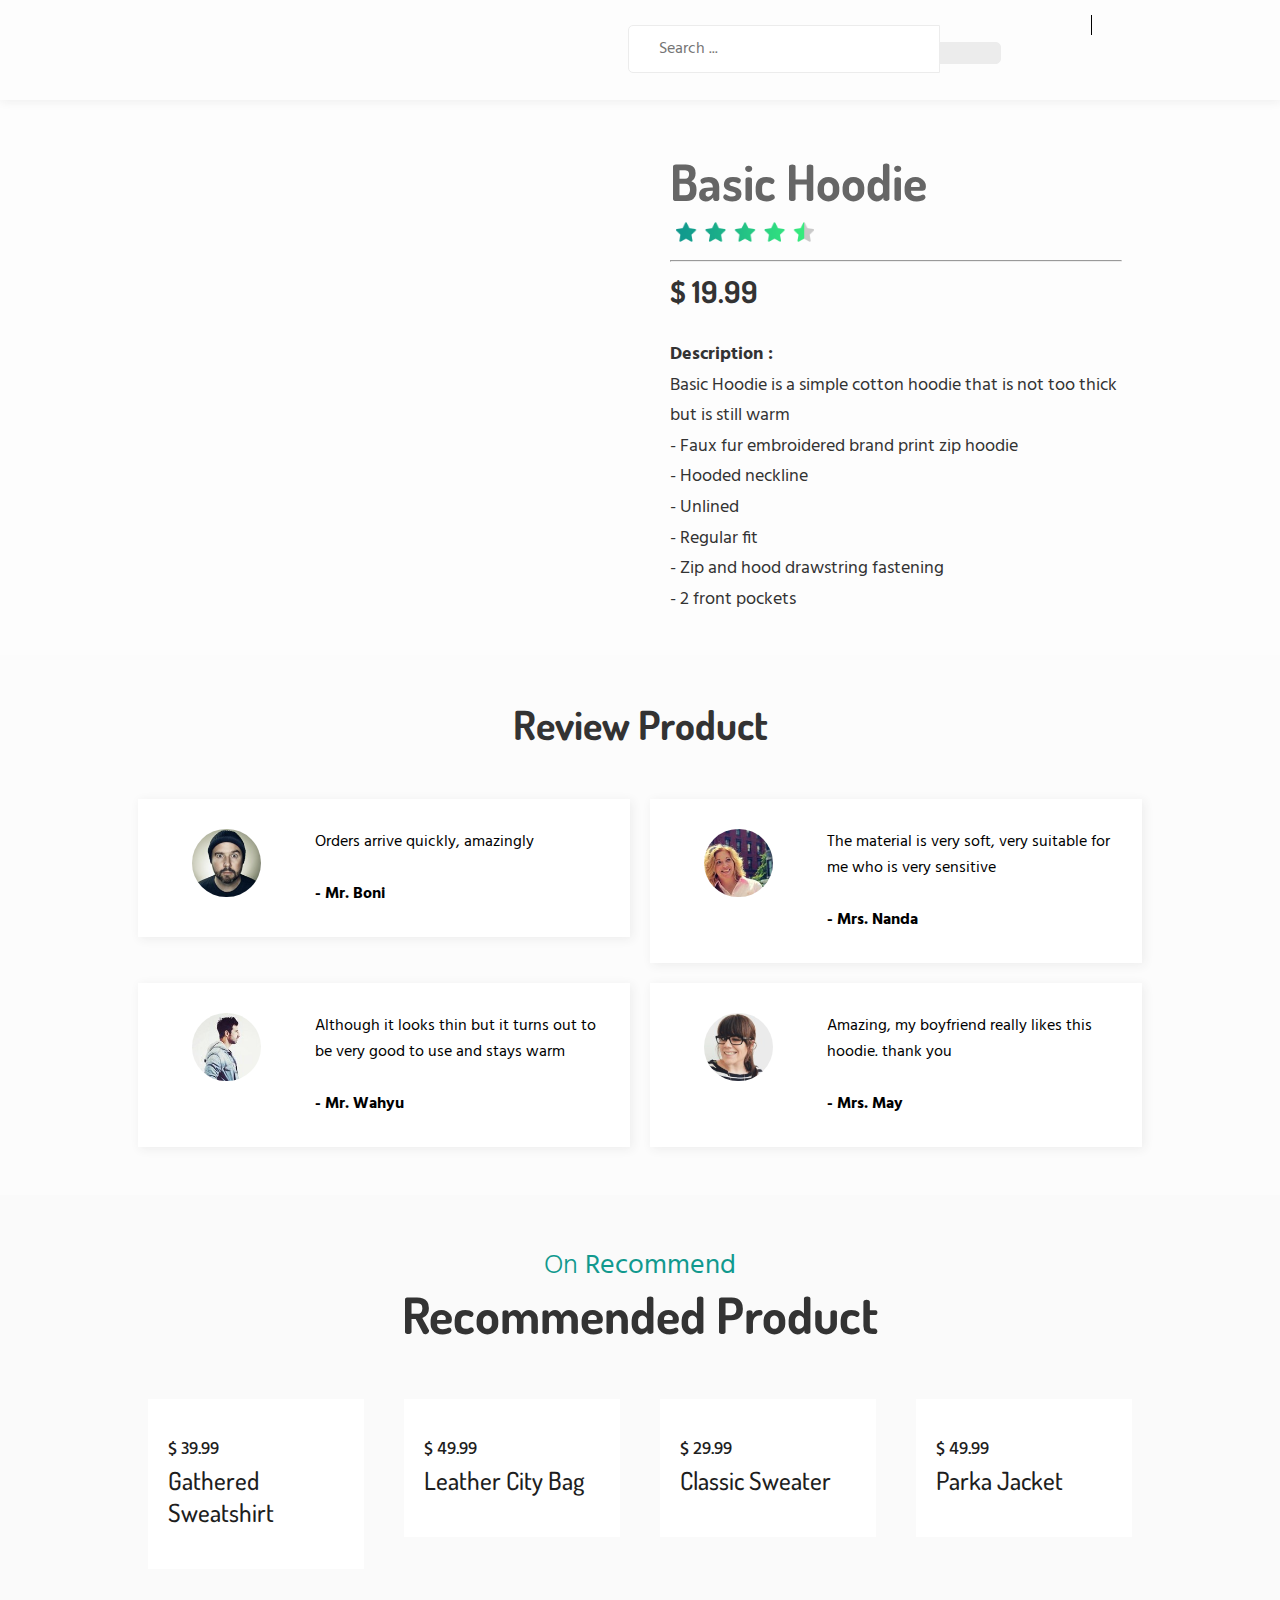
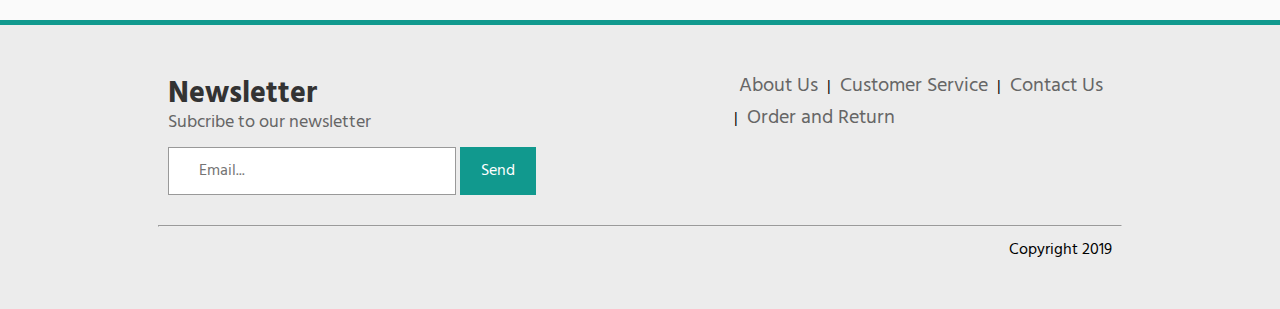
==== detail.html @ 6c182f22 "First" ====
<!DOCTYPE html>
<html lang="en">
<head>
    <meta charset="UTF-8">
    <meta name="viewport" content="width=device-width, initial-scale=1.0">
    <meta http-equiv="X-UA-Compatible" content="ie=edge">
    <title>Detail</title>
    <link rel="preconnect" href="https://fonts.gstatic.com">
<link href="https://fonts.googleapis.com/css2?family=Dosis:wght@200;300;400;500;600;700;800&family=Hind:wght@300;400;500;600;700&display=swap" rel="stylesheet">
    <link rel="stylesheet" href="assets/css/style.css">
    <link rel="stylesheet" href="assets/css/grid.css">
    <link rel="stylesheet" href="../plugin web design/plugin web design/Icon/fontawesome-5.2.0/css/all.css">
    <link rel="stylesheet" href="../plugin web design/plugin web design/Sliders/flickity/flickity.css">
    <script src="assets/js/main.js"></script>
    <script src="../plugin web design/plugin web design/jquery-3.3.1/jquery-3.3.1.js"></script>
    <script src="../plugin web design/plugin web design/Sliders/flickity/flickity.pkgd.js"></script>
</head>
<body>
    <div class="wrapper">
        <section class="bg-header">
            <div class="wrap-center">
                <a href=""><img src="../plugin web design/punya adi/logo.png" alt=""></a>
                <nav>
                    <ul>
                        <li>
                            <div class="search">
                                <input type="text" placeholder="Search ...">
                                <button class="btn-search"><i class="fas fa-search"></i></button>
                            </div>
                        </li>
                        <li><a href="" class="pipe"><i class="fas fa-shopping-bag"></i></a></li>
                        <li><a href=""><i class="fas fa-user"></i></a></li>
                    </ul>
                </nav>
            </div>
        </section>
        <section class="bg-detail">
            <div class="wrap-center row">
                <div class="col-xl-6 col-lg-6 col-md-12 col-sm-12 col-xs-12">
                    <div class="carousel" data-flickity='{"autoPlay": true, "wrapAround": true}'>
                        <div class="carousel-cell">
                            <img src="../plugin web design/Stiki/_0013_basic_hoodie_1.jpg" alt="">
                        </div>
                        <div class="carousel-cell">
                            <img src="../plugin web design/Stiki/_0012_basic_hoodie_2.jpg" alt="">
                        </div>
                        <div class="carousel-cell">
                            <img src="../plugin web design/Stiki/_0011_basic_hoodie_3.jpg" alt="">
                        </div>
                    </div>
                </div>
                <div class="col-xl-6 col-lg-6 col-md-12 col-sm-12 col-xs-12" style="position: relative; padding: 30px;">
                    <div class="tombol" style="top: 30px;">
                        <i class="far fa-heart"></i>
                        <i class="fas fa-shopping-bag"></i>
                    </div>
                    <div class="harga">
                        <h1>Basic Hoodie</h1>
                        <div class="star-harga">
                            <img src="assets/star.png" alt="">
                        </div>
                        <hr>
                        <h3>$ 19.99</h3>
                    </div>
                    <div class="deskripsi">
                        <p><strong>Description :</strong><br>
                            Basic Hoodie is a simple cotton hoodie that is not too thick but is still warm<br>
                            - Faux fur embroidered brand print zip hoodie<br>
                            - Hooded neckline<br>
                            - Unlined<br>
                            - Regular fit<br>
                            - Zip and hood drawstring fastening<br>
                            - 2 front pockets
                        </p>
                    </div>
                </div>
            </div>
        </section>
        <section class="bg-review">
            <div class="wrap-center row">
                <div class="col-xl-12 col-lg-12 col-md-12 col-sm-12 col-xs-12">
                    <div class="judul">
                        <h1 style="font-size: 40px">Review Product</h1>
                    </div>
                </div>
                <div class="col-xl-6 col-lg-6 col-md-12 col-sm-12 col-xs-12">
                    <div class="review row">
                        <div class="col-xl-4 col-lg-4 col-md-12 col-sm-12 col-xs-12" style="text-align: center;">
                            <div class="img-review">
                                <img src="assets/fr-03.jpg" alt="">
                            </div>
                        </div>
                        <div class="col-xl-8 col-lg-8 col-md-12 col-sm-12 col-xs-12">
                            <p>Orders arrive quickly, amazingly <br><br> <span><strong>- Mr. Boni</strong></span></p>
                        </div>
                    </div>
                </div>
                <div class="col-xl-6 col-lg-6 col-md-12 col-sm-12 col-xs-12">
                    <div class="review row">
                        <div class="col-xl-4 col-lg-4 col-md-12 col-sm-12 col-xs-12" style="text-align: center;">
                            <div class="img-review">
                                <img src="assets/fr-04.jpg" alt="">
                            </div>
                        </div>
                        <div class="col-xl-8 col-lg-8 col-md-12 col-sm-12 col-xs-12">
                            <p>The material is very soft, very suitable for me who is very sensitive <br><br> <span><strong>- Mrs. Nanda</strong></span></p>
                        </div>
                    </div>
                </div>
                <div class="col-xl-6 col-lg-6 col-md-12 col-sm-12 col-xs-12">
                    <div class="review row">
                        <div class="col-xl-4 col-lg-4 col-md-12 col-sm-12 col-xs-12" style="text-align: center;">
                            <div class="img-review">
                                <img src="assets/fr-06.jpg" alt="">
                            </div>
                        </div>
                        <div class="col-xl-8 col-lg-8 col-md-12 col-sm-12 col-xs-12">
                            <p>Although it looks thin but it turns out to be very good to use and stays warm <br><br> <span><strong>- Mr. Wahyu</strong></span></p>
                        </div>
                    </div>
                </div>
                <div class="col-xl-6 col-lg-6 col-md-12 col-sm-12 col-xs-12">
                    <div class="review row">
                        <div class="col-xl-4 col-lg-4 col-md-12 col-sm-12 col-xs-12" style="text-align: center;">
                            <div class="img-review">
                                <img src="assets/fr-10.jpg" alt="">
                            </div>
                        </div>
                        <div class="col-xl-8 col-lg-8 col-md-12 col-sm-12 col-xs-12">
                            <p>Amazing, my boyfriend really likes this hoodie. thank you <br><br> <span><strong>- Mrs. May</strong></span></p>
                        </div>
                    </div>
                </div>
            </div>
        </section>
        <section class="bg-recom">
            <div class="wrap-center row">
                <div class="col-xl-12 col-lg-12 col-md-12 col-sm-12 col-xs-12">
                    <div class="judul">
                        <h3>On <strong>Recommend</strong></h3>
                        <h1>Recommended Product</h1>
                    </div>
                </div>
                <div class="col-xl-3 col-lg-3 col-md-12 col-sm-12 col-xs-12">
                    <div class="produk">
                        <img src="../plugin web design/Stiki/_0015_gathered_sweatshirt_1.jpg" alt="">
                        <div class="text-produk">
                            <div class="tombol">
                                <i class="far fa-heart"></i>
                                <i class="fas fa-shopping-bag"></i>
                            </div>
                            <h3>$ 39.99</h3>
                            <h2>Gathered Sweatshirt</h2>
                            <div class="star">
                                <img src="../plugin web design/punya adi/star.png" alt="">
                            </div>
                        </div>
                    </div>
                </div>
                <div class="col-xl-3 col-lg-3 col-md-12 col-sm-12 col-xs-12">
                    <div class="produk">
                        <img src="../plugin web design/Stiki/leather_city_bag_with_knotted_detail_2.jpg" alt="">
                        <div class="text-produk">
                            <div class="tombol">
                                <i class="far fa-heart"></i>
                                <i class="fas fa-shopping-bag"></i>
                            </div>
                            <h3>$ 49.99</h3>
                            <h2>Leather City Bag</h2>
                            <div class="star">
                                <img src="../plugin web design/punya adi/star.png" alt="">
                            </div>
                        </div>
                    </div>
                </div>
                <div class="col-xl-3 col-lg-3 col-md-12 col-sm-12 col-xs-12">
                    <div class="produk">
                        <img src="../plugin web design/Stiki/_0001_hooded_sweatshirt_with_text_1_1_3.jpg" alt="">
                        <div class="text-produk">
                            <div class="tombol">
                                <i class="far fa-heart"></i>
                                <i class="fas fa-shopping-bag"></i>
                            </div>
                            <h3>$ 29.99</h3>
                            <h2>Classic Sweater</h2>
                            <div class="star">
                                <img src="../plugin web design/punya adi/star.png" alt="">
                            </div>
                        </div>
                    </div>
                </div>
                <div class="col-xl-3 col-lg-3 col-md-12 col-sm-12 col-xs-12">
                    <div class="produk">
                        <img src="../plugin web design/Stiki/_0011_hooded_corduroy_jacket_1.jpg" alt="">
                        <div class="text-produk">
                            <div class="tombol">
                                <i class="far fa-heart"></i>
                                <i class="fas fa-shopping-bag"></i>
                            </div>
                            <h3>$ 49.99</h3>
                            <h2>Parka Jacket</h2>
                            <div class="star">
                                <img src="../plugin web design/punya adi/star.png" alt="">
                            </div>
                        </div>
                    </div>
                </div>
            </div>
        </section>
        <section class="bg-footer">
            <div class="wrap-center row">
                <div class="col-xl-6 col-lg-6 col-md-12 col-sm-12 col-xs-12">
                    <div class="news-footer">
                        <h2>Newsletter</h2>
                        <p>Subcribe to our newsletter</p>
                        <input type="text" placeholder="Email...">
                        <button class="btn-news">Send</button>
                    </div>
                </div>
                <div class="col-xl-6 col-lg-6 col-md-12 col-sm-12 col-xs-12">
                    <div class="link">
                        <p><a href="">About Us</a> | <a href="">Customer Service</a> | <a href="">Contact Us</a> | <a href="">Order and Return</a></p>
                        <p class="icon"><i class="fab fa-facebook"></i><i class="fab fa-instagram"></i><i class="fab fa-twitter"></i></p>
                    </div>
                </div>
                <div class="col-xl-12 col-lg-12 col-md-12 col-sm-12 col-xs-12">
                    <hr>
                    <div class="footer-bawah">
                        <img src="../plugin web design/punya adi/logo.png" alt="">
                        <p>Copyright 2019</p>
                    </div>
                </div>
            </div>
        </section>
    </div>
</body>
</html>
---- assets/css/style.css ----
* {
    padding: 0px;
    margin: 0px;
    font-family: 'Hind', sans-serif;
}

a {
    text-decoration: none;
}

.wrapper{
    width: 100%;
    max-width: 1920px;
    margin: auto;
}

.wrap-center{
    width: 80%;
    margin: auto;
}

.bg-header{
    background-color: #fdfdfd;
    box-shadow: 1px 1px 10px #ececec;
    margin: 0px;
    height: 100px;
    position: fixed;
    width: 100%;
    z-index: 5;
}

.bg-header img{
    max-height: 80px;
    padding: 10px 0px;
    float: left;
}

nav ul{
    float: right;
    padding: 0px 0px;
}

nav ul li{
    float: left;
    list-style: none;
}

nav ul li a{
    outline: none;
    color: #333;
    font-size: 30px;
    padding: 10px 30px;
    display: inline-block;
    margin-top: 15px;
    transition: .5s;
}

nav ul li a:hover{
    color: #11998e;
}

.pipe{
    border-right: 1px solid #000;
}

.search{
    display: inline-block;
    margin-right: 30px;
    margin-top: 25px;
}

.search input{
    padding: 10px 30px;
    outline: none;
    font-size: 16px;
    width: 250px;
    border-radius: 5px 0px 0px 5px;
    border: 1px solid #ececec;
}

.search button{
    display: inline-block;
    padding: 10px 30px;
    margin-left: -5px;
    font-size: 16px;
    outline: none;
    border-radius: 0px 5px 5px 0px;
    background-color: #ececec;
    border: 1px solid #ececec;
    cursor: pointer;
    color: #666;
}

.search button:hover{
    color: #11998e;
    transition: .5s;
}

.bg-banner{
    clear: both;
}

.banner{
    position: relative;
    margin: auto;
    padding-top: 100px;
}

.banner img{
    width: 100%;
}

.text-banner{
    position: absolute;
    width: 30%;
    left: 15%;
    bottom: 30%;
}

.text-banner h3{
    font-weight: 300;
    font-size: 25px;
    color: #11998e;
}

.text-banner h1{
    font-size: 40px;
    font-family: 'Dosis', sans-serif;
    color: #333;
    margin: -5px 0px 20px;
}

.text-banner p{
    line-height: 1.7;
    font-size: 16px;
}

.text-banner button{
    padding: 10px 50px;
    margin: 10px 0px;
    background-color: transparent;
    border: #11998e 1px solid;
    font-size: 16px;
    transition: .7s;
    border-radius: 5px;
    cursor: pointer;
}

.text-banner button:hover{
    background-color: #11998e;
    color: white;
}

.bg-category{
    padding-top: 3%;
    background-color: #fdfdfd;
}

.judul{
    text-align: center;
    margin-bottom: 30px;
}

.judul h3{
    font-weight: 300;
    font-size: 28px;
    color: #11998e;
}

.judul h1{
    font-size: 50px;
    font-family: 'Dosis', sans-serif;
    color: #333;
    margin-top: -5px;
}

.kategori{
    margin: 10px;
    position: relative;
}

.kategori img{
    width: 100%;
    border-radius: 10px;
}

.text-kategori{
    position: absolute;
    bottom: 30px;
    right: 10px;
    left: 10px;
    text-align: center;
    background-color: white;
    padding: 15px;
    border-radius: 5px;
    cursor: pointer;
    color: #333;
    transition: .5s;
}

.text-kategori:hover{
    background-color: #999;
    color: white;
    left: 0px;
    right: 0px;
    bottom: 60px;
}

.text-kategori h4{
    font-weight: 500;
    font-size: 16px;
    font-family: 'Dosis', sans-serif;
}

.text-kategori h1{
    font-size: 30px;
    font-family: 'Dosis', sans-serif;
}

.bg-mens{
    padding: 3% 0px;
    background-color: #fafafa;
}

.produk{
    margin: 1% 10px;
    background-color: white;
}

.produk img{
    width: 100%;
}

.tombol{
    position: absolute;
    right: 0px;
    top: 0px;
    padding-right: 10px;
}

.tombol i{
    font-size: 25px;
    padding: 10px 10px;
    color: #333;
    cursor: pointer;
    transition: .7s;
}

.tombol i:hover{
    color: #11998e;
}

.text-produk{
    margin: 0px;
    padding: 10px 20px;
    position: relative;
}

.text-produk h3{
    font-weight: 500;
    font-size: 18px;
    color: #1e1e1e;
}

.text-produk h2{
    font-weight: 500;
    font-family: 'Dosis', sans-serif;
    font-size: 25px;
    padding: 0px 0px 5px;
    color: #1e1e1e;
}

.star{
    width: 130px;
}

.star img{
    width: 100%;
}

.bg-acc{
    padding: 3% 0px;
    background-color: #fdfdfd;
}

.bg-gallery{
    padding: 3% 0px;
}

.carousel{
    margin-top: 3%;
}

.carousel-cell{
    width: 16.66%;
    margin: 0px 10px;
}

.carousel-cell img{
    width: 100%;
}

.bg-footer{
    border-top: 5px solid #11998e;
    background-color: #ececec;
    padding: 2%;
}

.news-footer{
    padding: 10px;
}

.news-footer h2{
    font-size: 30px;
    color: #333;
    margin-bottom: -10px;
}

.news-footer p{
    font-size: 18px;
    color: #666;
    margin-bottom: 10px;
}

.news-footer input{
    outline: none;
    border: 1px solid #999;
    padding: 10px 30px;
    width: 50%;
    font-size: 16px;
}

.news-footer button{
    background-color: #11998e;
    padding: 10px 20px;
    font-size: 16px;
    border: 1px solid #11998e;
    color: white;
    transition: .5s;
}

.news-footer button:hover{
    background-color: transparent;
    color: #333;
}

.link{
    float: right;
    padding: 10px;
    width: 80%;
}

.link p a{
    color: #333;
    text-decoration: none;
    font-size: 20px;
    padding: 5px;
    color: #666;
}

.link p i{
    float: right;
    padding: 25px;
    font-size: 18px;
    color: #999;
}

.link p i:hover{
    color: #666;
}

.link p a:hover{
    color: #333;
}

.footer-bawah p{
    float: right;
    padding: 10px;
}

.footer-bawah img{
    padding: 10px;
    width: 120px;
}

.bg-detail{
    padding: 120px 0px 10px;
    background-color: #fdfdfd;
}

.bg-detail .carousel{
    margin: 20px 0px;
}

.bg-detail .carousel .carousel-cell{
    width: 60%;
}

.bg-detail .carousel .carousel-cell img{
    width: 100%;
}

.harga{
    padding: 0px;
}

.harga h1{
    font-size: 50px;
    font-family: 'Dosis', sans-serif;
    color: #666;
}

.star-harga{
    width: 150px;
    padding: 5px 0px 5px;
}

.star-harga img{
    width: 100%;
}

.harga h3{
    font-size: 30px;
    color: #333;
    font-family: 'Dosis', sans-serif;
    padding: 10px 0px;
}

.deskripsi{
    color: #333;
    font-size: 18px;
    line-height: 1.7;
    padding-top: 20px;
}

.bg-recom{
    padding: 3% 0px;
    background-color: #fafafa;
}

.bg-review{
    padding: 3% 0px;
    background-color: #fcfcfc;
}

.review{
    padding: 20px 10px;
    background-color: #fff;
    box-shadow: 2px 2px 10px #ececec;
}

.review img{
    border-radius: 100%;
    width: 50%;
}
---- assets/css/grid.css ----
.row{
    grid-template-columns: repeat(12, 1fr);
    display: grid;
}

[class*='col-']{
    padding: 10px;
}

@media (max-width:576px){
    .col-xs-1{grid-column: 1 span}
    .col-xs-2{grid-column: 2 span}
    .col-xs-3{grid-column: 3 span}
    .col-xs-4{grid-column: 4 span}
    .col-xs-5{grid-column: 5 span}
    .col-xs-6{grid-column: 6 span}
    .col-xs-7{grid-column: 7 span}
    .col-xs-8{grid-column: 8 span}
    .col-xs-9{grid-column: 9 span}
    .col-xs-10{grid-column: 10 span}
    .col-xs-11{grid-column: 11 span}
    .col-xs-12{grid-column: 12 span}
}

@media (min-width:576px){
    .col-sm-2{grid-column: 2 span}
    .col-sm-1{grid-column: 1 span}
    .col-sm-3{grid-column: 3 span}
    .col-sm-4{grid-column: 4 span}
    .col-sm-5{grid-column: 5 span}
    .col-sm-6{grid-column: 6 span}
    .col-sm-7{grid-column: 7 span}
    .col-sm-8{grid-column: 8 span}
    .col-sm-9{grid-column: 9 span}
    .col-sm-10{grid-column: 10 span}
    .col-sm-11{grid-column: 11 span}
    .col-sm-12{grid-column: 12 span}
}

@media (min-width:768px){
    .col-md-1{grid-column: 1 span}
    .col-md-2{grid-column: 2 span}
    .col-md-3{grid-column: 3 span}
    .col-md-4{grid-column: 4 span}
    .col-md-5{grid-column: 5 span}
    .col-md-6{grid-column: 6 span}
    .col-md-7{grid-column: 7 span}
    .col-md-8{grid-column: 8 span}
    .col-md-9{grid-column: 9 span}
    .col-md-10{grid-column: 10 span}
    .col-md-11{grid-column: 11 span}
    .col-md-12{grid-column: 12 span}
}

@media (min-width:992px){
    .col-lg-1{grid-column: 1 span}
    .col-lg-2{grid-column: 2 span}
    .col-lg-3{grid-column: 3 span}
    .col-lg-4{grid-column: 4 span}
    .col-lg-5{grid-column: 5 span}
    .col-lg-6{grid-column: 6 span}
    .col-lg-7{grid-column: 7 span}
    .col-lg-8{grid-column: 8 span}
    .col-lg-9{grid-column: 9 span}
    .col-lg-10{grid-column: 10 span}
    .col-lg-11{grid-column: 11 span}
    .col-lg-12{grid-column: 12 span}
}

@media (min-width:1200px){
    .col-xl-1{grid-column: 1 span}
    .col-xl-2{grid-column: 2 span}
    .col-xl-3{grid-column: 3 span}
    .col-xl-4{grid-column: 4 span}
    .col-xl-5{grid-column: 5 span}
    .col-xl-6{grid-column: 6 span}
    .col-xl-7{grid-column: 7 span}
    .col-xl-8{grid-column: 8 span}
    .col-xl-9{grid-column: 9 span}
    .col-xl-10{grid-column: 10 span}
    .col-xl-11{grid-column: 11 span}
    .col-xl-12{grid-column: 12 span}
}
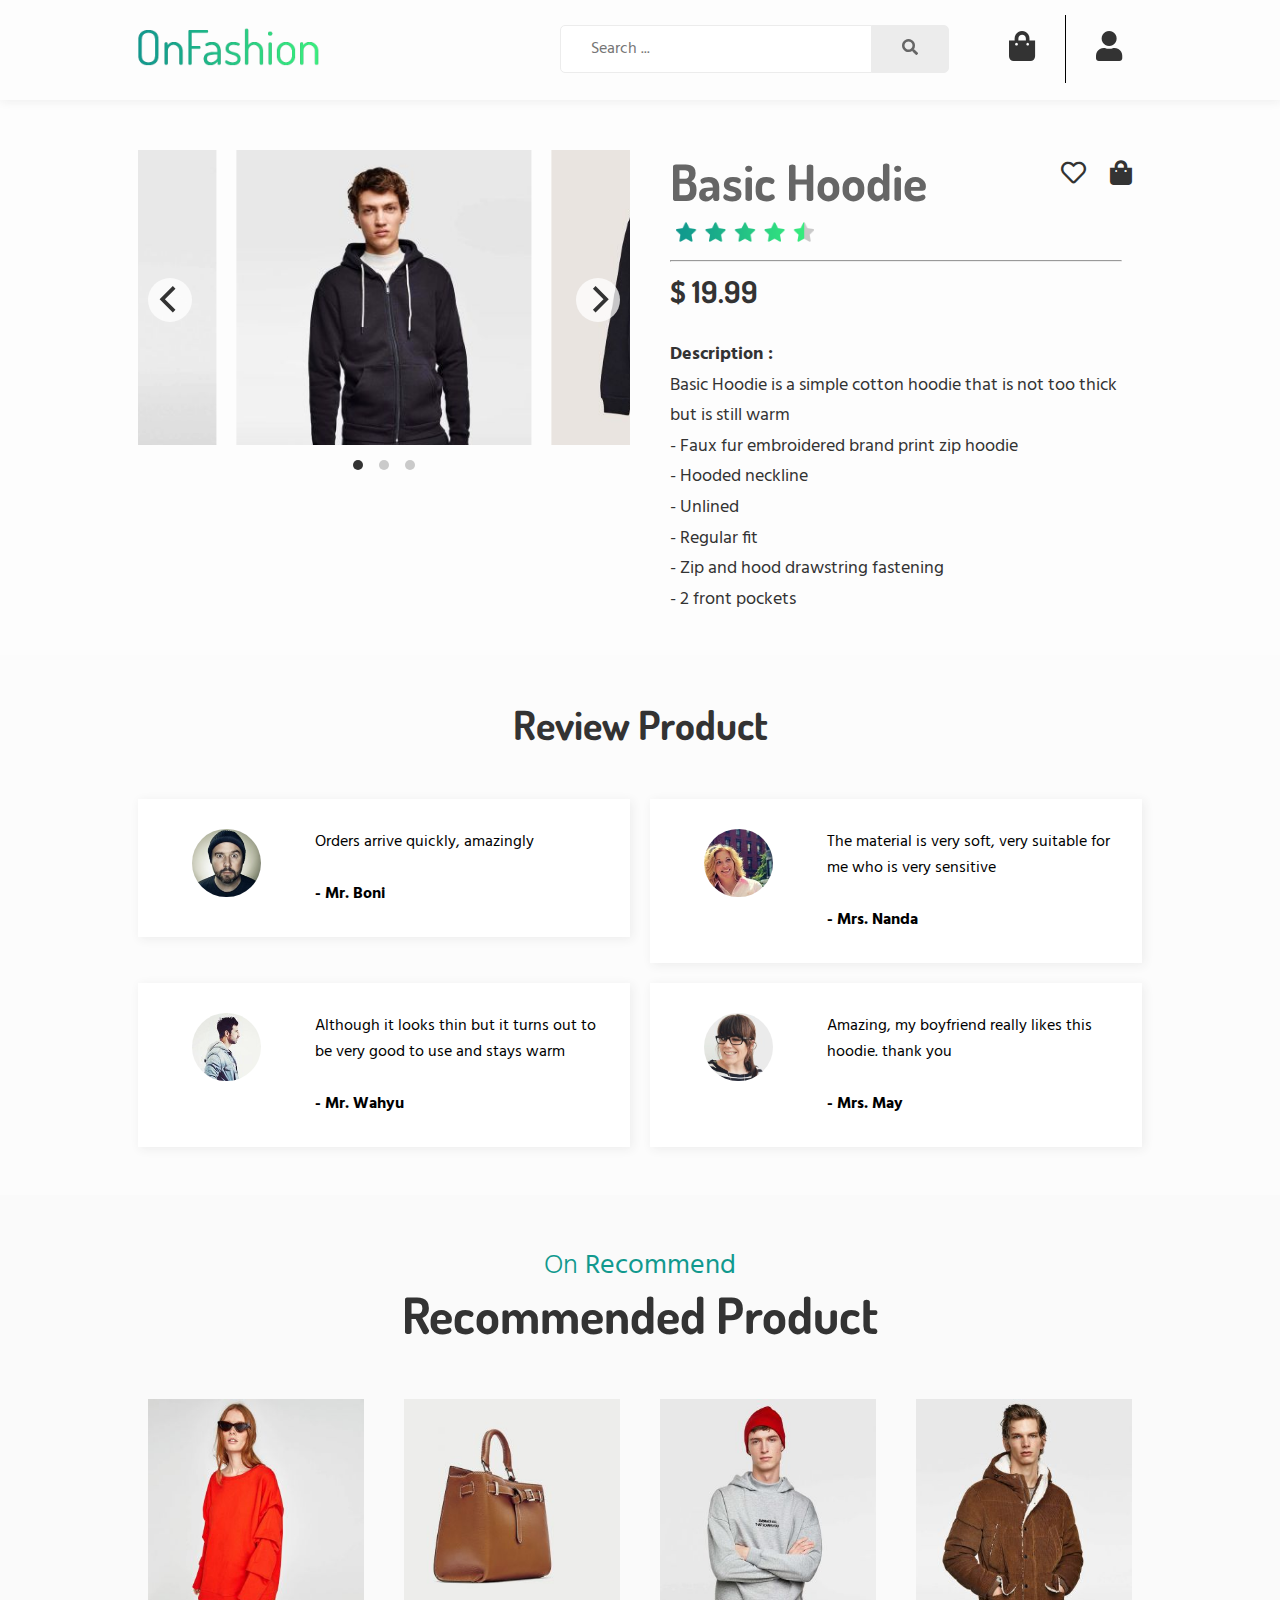
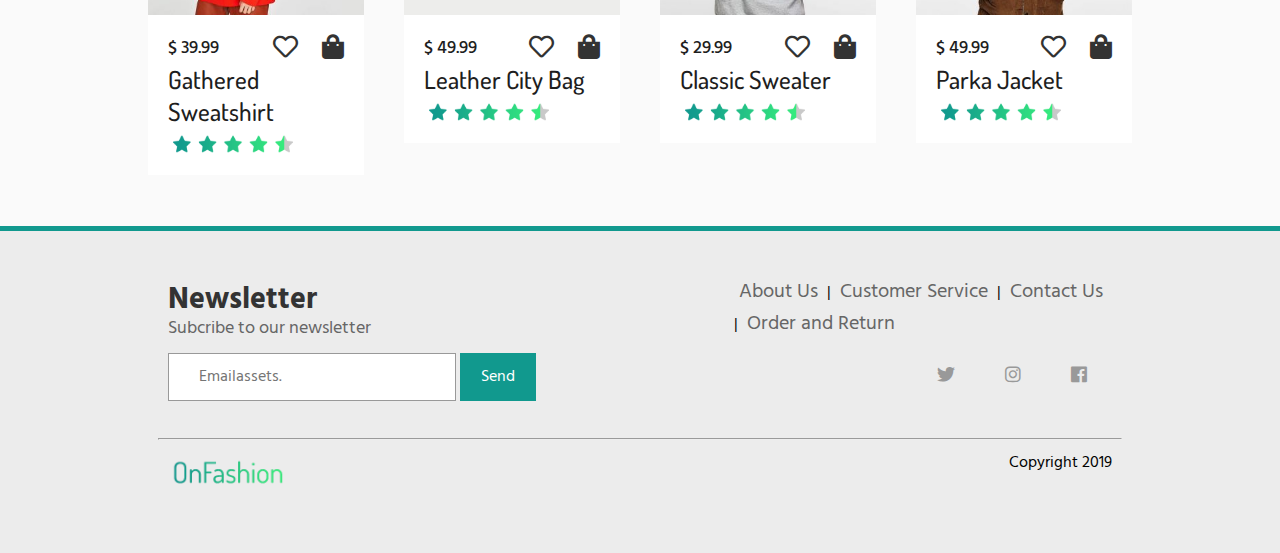
==== commit 26a8c6a3: "Second" ====
--- a/detail.html
+++ b/detail.html
@@ -6,20 +6,20 @@
     <meta http-equiv="X-UA-Compatible" content="ie=edge">
     <title>Detail</title>
     <link rel="preconnect" href="https://fonts.gstatic.com">
-<link href="https://fonts.googleapis.com/css2?family=Dosis:wght@200;300;400;500;600;700;800&family=Hind:wght@300;400;500;600;700&display=swap" rel="stylesheet">
+    <link href="https://fonts.googleapis.com/css2?family=Dosis:wght@200;300;400;500;600;700;800&family=Hind:wght@300;400;500;600;700&display=swap" rel="stylesheet">
     <link rel="stylesheet" href="assets/css/style.css">
     <link rel="stylesheet" href="assets/css/grid.css">
-    <link rel="stylesheet" href="../plugin web design/plugin web design/Icon/fontawesome-5.2.0/css/all.css">
-    <link rel="stylesheet" href="../plugin web design/plugin web design/Sliders/flickity/flickity.css">
+    <link rel="stylesheet" href="assets/plugin web design/plugin web design/Icon/fontawesome-5.2.0/css/all.css">
+    <link rel="stylesheet" href="assets/plugin web design/plugin web design/Sliders/flickity/flickity.css">
     <script src="assets/js/main.js"></script>
-    <script src="../plugin web design/plugin web design/jquery-3.3.1/jquery-3.3.1.js"></script>
-    <script src="../plugin web design/plugin web design/Sliders/flickity/flickity.pkgd.js"></script>
+    <script src="assets/plugin web design/plugin web design/jquery-3.3.1/jquery-3.3.1.js"></script>
+    <script src="assets/plugin web design/plugin web design/Sliders/flickity/flickity.pkgd.js"></script>
 </head>
 <body>
     <div class="wrapper">
         <section class="bg-header">
             <div class="wrap-center">
-                <a href=""><img src="../plugin web design/punya adi/logo.png" alt=""></a>
+                <a href=""><img src="assets/plugin web design/punya adi/logo.png" alt=""></a>
                 <nav>
                     <ul>
                         <li>
@@ -39,13 +39,13 @@
                 <div class="col-xl-6 col-lg-6 col-md-12 col-sm-12 col-xs-12">
                     <div class="carousel" data-flickity='{"autoPlay": true, "wrapAround": true}'>
                         <div class="carousel-cell">
-                            <img src="../plugin web design/Stiki/_0013_basic_hoodie_1.jpg" alt="">
+                            <img src="assets/plugin web design/Stiki/_0013_basic_hoodie_1.jpg" alt="">
                         </div>
                         <div class="carousel-cell">
-                            <img src="../plugin web design/Stiki/_0012_basic_hoodie_2.jpg" alt="">
+                            <img src="assets/plugin web design/Stiki/_0012_basic_hoodie_2.jpg" alt="">
                         </div>
                         <div class="carousel-cell">
-                            <img src="../plugin web design/Stiki/_0011_basic_hoodie_3.jpg" alt="">
+                            <img src="assets/plugin web design/Stiki/_0011_basic_hoodie_3.jpg" alt="">
                         </div>
                     </div>
                 </div>
@@ -143,7 +143,7 @@
                 </div>
                 <div class="col-xl-3 col-lg-3 col-md-12 col-sm-12 col-xs-12">
                     <div class="produk">
-                        <img src="../plugin web design/Stiki/_0015_gathered_sweatshirt_1.jpg" alt="">
+                        <img src="assets/plugin web design/Stiki/_0015_gathered_sweatshirt_1.jpg" alt="">
                         <div class="text-produk">
                             <div class="tombol">
                                 <i class="far fa-heart"></i>
@@ -152,14 +152,14 @@
                             <h3>$ 39.99</h3>
                             <h2>Gathered Sweatshirt</h2>
                             <div class="star">
-                                <img src="../plugin web design/punya adi/star.png" alt="">
-                            </div>
-                        </div>
-                    </div>
-                </div>
-                <div class="col-xl-3 col-lg-3 col-md-12 col-sm-12 col-xs-12">
-                    <div class="produk">
-                        <img src="../plugin web design/Stiki/leather_city_bag_with_knotted_detail_2.jpg" alt="">
+                                <img src="assets/plugin web design/punya adi/star.png" alt="">
+                            </div>
+                        </div>
+                    </div>
+                </div>
+                <div class="col-xl-3 col-lg-3 col-md-12 col-sm-12 col-xs-12">
+                    <div class="produk">
+                        <img src="assets/plugin web design/Stiki/leather_city_bag_with_knotted_detail_2.jpg" alt="">
                         <div class="text-produk">
                             <div class="tombol">
                                 <i class="far fa-heart"></i>
@@ -168,14 +168,14 @@
                             <h3>$ 49.99</h3>
                             <h2>Leather City Bag</h2>
                             <div class="star">
-                                <img src="../plugin web design/punya adi/star.png" alt="">
-                            </div>
-                        </div>
-                    </div>
-                </div>
-                <div class="col-xl-3 col-lg-3 col-md-12 col-sm-12 col-xs-12">
-                    <div class="produk">
-                        <img src="../plugin web design/Stiki/_0001_hooded_sweatshirt_with_text_1_1_3.jpg" alt="">
+                                <img src="assets/plugin web design/punya adi/star.png" alt="">
+                            </div>
+                        </div>
+                    </div>
+                </div>
+                <div class="col-xl-3 col-lg-3 col-md-12 col-sm-12 col-xs-12">
+                    <div class="produk">
+                        <img src="assets/plugin web design/Stiki/_0001_hooded_sweatshirt_with_text_1_1_3.jpg" alt="">
                         <div class="text-produk">
                             <div class="tombol">
                                 <i class="far fa-heart"></i>
@@ -184,14 +184,14 @@
                             <h3>$ 29.99</h3>
                             <h2>Classic Sweater</h2>
                             <div class="star">
-                                <img src="../plugin web design/punya adi/star.png" alt="">
-                            </div>
-                        </div>
-                    </div>
-                </div>
-                <div class="col-xl-3 col-lg-3 col-md-12 col-sm-12 col-xs-12">
-                    <div class="produk">
-                        <img src="../plugin web design/Stiki/_0011_hooded_corduroy_jacket_1.jpg" alt="">
+                                <img src="assets/plugin web design/punya adi/star.png" alt="">
+                            </div>
+                        </div>
+                    </div>
+                </div>
+                <div class="col-xl-3 col-lg-3 col-md-12 col-sm-12 col-xs-12">
+                    <div class="produk">
+                        <img src="assets/plugin web design/Stiki/_0011_hooded_corduroy_jacket_1.jpg" alt="">
                         <div class="text-produk">
                             <div class="tombol">
                                 <i class="far fa-heart"></i>
@@ -200,7 +200,7 @@
                             <h3>$ 49.99</h3>
                             <h2>Parka Jacket</h2>
                             <div class="star">
-                                <img src="../plugin web design/punya adi/star.png" alt="">
+                                <img src="assets/plugin web design/punya adi/star.png" alt="">
                             </div>
                         </div>
                     </div>
@@ -213,7 +213,7 @@
                     <div class="news-footer">
                         <h2>Newsletter</h2>
                         <p>Subcribe to our newsletter</p>
-                        <input type="text" placeholder="Email...">
+                        <input type="text" placeholder="Emailassets.">
                         <button class="btn-news">Send</button>
                     </div>
                 </div>
@@ -226,7 +226,7 @@
                 <div class="col-xl-12 col-lg-12 col-md-12 col-sm-12 col-xs-12">
                     <hr>
                     <div class="footer-bawah">
-                        <img src="../plugin web design/punya adi/logo.png" alt="">
+                        <img src="assets/plugin web design/punya adi/logo.png" alt="">
                         <p>Copyright 2019</p>
                     </div>
                 </div>
